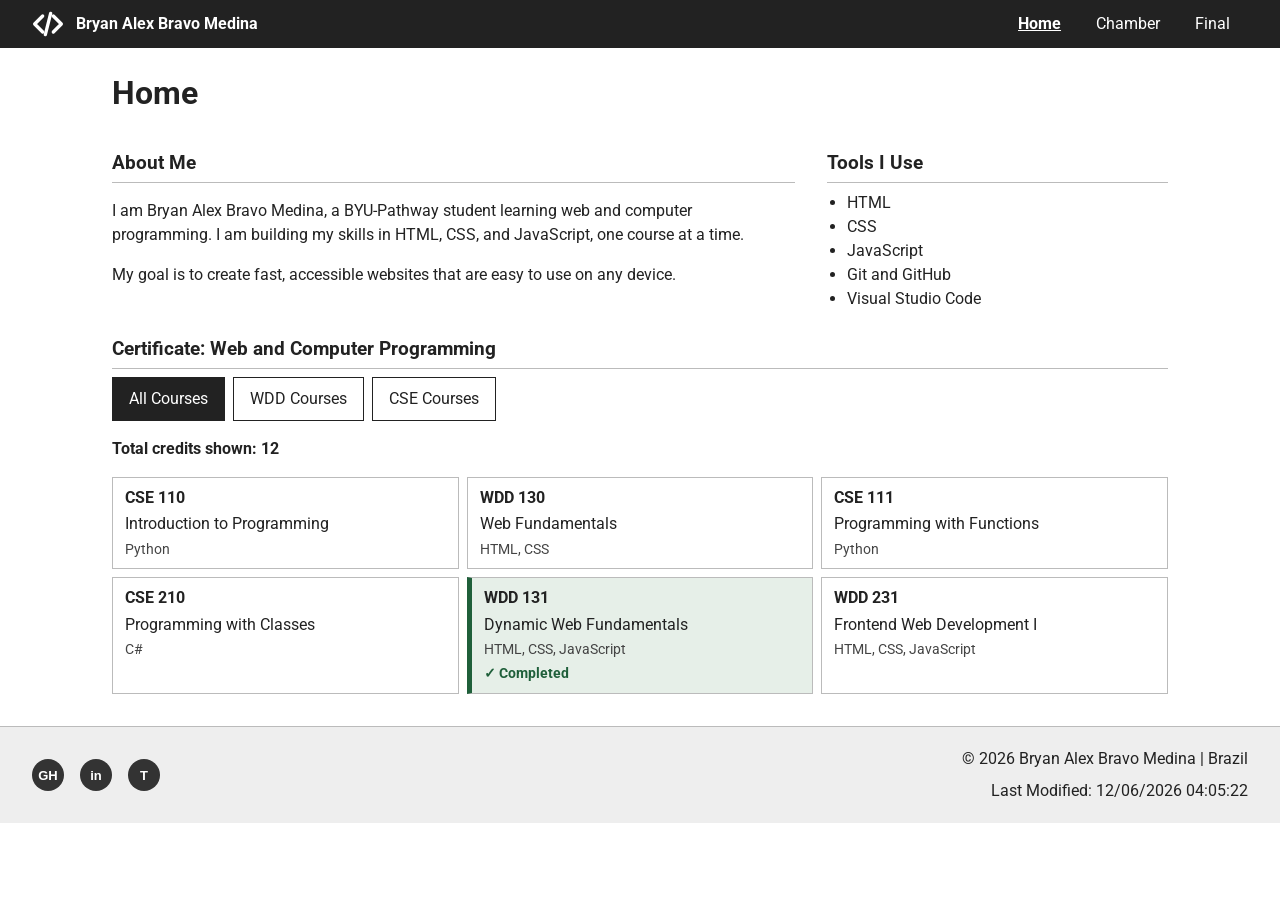
==== index.html @ 1bb01e8f "Firs commit" ====
<!DOCTYPE html>
<html lang="en">

<head>
  <meta charset="UTF-8">
  <meta name="viewport" content="width=device-width, initial-scale=1">
  <title>Bryan Alex Bravo Medina | WDD 231 Home</title>
  <meta name="description"
    content="Course home page for WDD 231 Web Frontend Development by Bryan Alex Bravo Medina, with certificate course progress.">
  <meta name="author" content="Bryan Alex Bravo Medina">
  <link rel="preconnect" href="https://fonts.googleapis.com">
  <link rel="preconnect" href="https://fonts.gstatic.com" crossorigin>
  <link href="https://fonts.googleapis.com/css2?family=Roboto:wght@400;700&display=swap" rel="stylesheet">
  <link rel="icon" href="images/logo.svg" type="image/svg+xml">
  <link rel="stylesheet" href="styles/normalize.css">
  <link rel="stylesheet" href="styles/small.css">
  <link rel="stylesheet" href="styles/larger.css">
  <script src="scripts/navigation.js" defer></script>
  <script src="scripts/date.js" defer></script>
  <script src="scripts/course.js" defer></script>
</head>

<body>
  <header>
    <img src="images/logo.svg" alt="Site logo" width="24" height="24">
    <span>Bryan Alex Bravo Medina</span>
    <button id="nav-button" class="hamburger" aria-label="Toggle navigation" aria-expanded="false"
      aria-controls="nav-bar"></button>
  </header>

  <nav id="nav-bar" class="navigation" aria-label="Main">
    <ul>
      <li class="current"><a href="index.html" aria-current="page">Home</a></li>
      <li><a href="chamber/index.html">Chamber</a></li>
      <li><a href="final/index.html">Final</a></li>
    </ul>
  </nav>

  <main>
    <h1>Home</h1>

    <section class="about" aria-labelledby="about-title">
      <h2 id="about-title">About Me</h2>
      <p>I am Bryan Alex Bravo Medina, a BYU-Pathway student learning web and computer programming. I am building my
        skills in HTML, CSS, and JavaScript, one course at a time.</p>
      <p>My goal is to create fast, accessible websites that are easy to use on any device.</p>
    </section>

    <section class="skills" aria-labelledby="skills-title">
      <h2 id="skills-title">Tools I Use</h2>
      <ul>
        <li>HTML</li>
        <li>CSS</li>
        <li>JavaScript</li>
        <li>Git and GitHub</li>
        <li>Visual Studio Code</li>
      </ul>
    </section>

    <section class="certificate" aria-labelledby="cert-title">
      <h2 id="cert-title">Certificate: Web and Computer Programming</h2>
      <div class="filters" role="group" aria-label="Filter courses">
        <button type="button" data-filter="all" aria-pressed="true">All Courses</button>
        <button type="button" data-filter="WDD" aria-pressed="false">WDD Courses</button>
        <button type="button" data-filter="CSE" aria-pressed="false">CSE Courses</button>
      </div>
      <p id="credits" aria-live="polite"></p>
      <div id="course-list" class="course-list"></div>
    </section>
  </main>

  <footer>
    <div class="social">
      <a href="https://github.com/akherox" target="_blank" rel="noopener"><img src="images/github.svg"
          alt="GitHub profile" width="32" height="32"></a>
      <a href="https://www.linkedin.com/in/alex-bravo-008-mk" target="_blank" rel="noopener"><img
          src="images/linkedin.svg" alt="LinkedIn profile" width="32" height="32"></a>
      <a href="https://teams.microsoft.com/" target="_blank" rel="noopener"><img src="images/teams.svg"
          alt="Microsoft Teams" width="32" height="32"></a>
    </div>
    <p id="copyright"></p>
    <p>Last Modified: <span id="lastModified"></span></p>
  </footer>
</body>

</html>
---- styles/small.css ----
:root {
  --text: #222;
  --bg: #fff;
  --line: #bbb;
  --accent: #1f5f3a;
}

*,
*::before,
*::after {
  box-sizing: border-box;
}

img {
  max-width: 100%;
  height: auto;
  display: block;
}

body {
  font-family: "Roboto", Arial, sans-serif;
  background: var(--bg);
  color: var(--text);
  line-height: 1.5;
}

/* Header */
header {
  display: grid;
  grid-template-columns: 24px 1fr 44px;
  align-items: center;
  column-gap: 0.75rem;
  padding: 0.5rem 1rem;
  background: #222;
  color: #fff;
  font-weight: 700;
}

.hamburger {
  width: 44px;
  height: 44px;
  background: transparent;
  border: 0;
  color: #fff;
  font-size: 1.75rem;
  cursor: pointer;
}

.hamburger::before {
  content: "\2630";
}

.hamburger.show::before {
  content: "\00D7";
}

/* Navigation */
.navigation {
  display: none;
  background: #333;
}

.navigation.show {
  display: block;
}

.navigation ul {
  list-style: none;
  margin: 0;
  padding: 0;
}

.navigation a {
  display: block;
  min-height: 44px;
  padding: 0.65rem 1rem;
  color: #fff;
  text-decoration: none;
}

.navigation a:hover {
  background: #555;
}

.navigation .current a {
  font-weight: 700;
  text-decoration: underline;
}

a:focus-visible,
button:focus-visible {
  outline: 3px solid #1f5f3a;
  outline-offset: 2px;
}

header a:focus-visible,
nav a:focus-visible,
footer a:focus-visible,
.hamburger:focus-visible {
  outline-color: #fff;
}

/* Main */
main {
  padding: 0 1rem 1.5rem;
}

h1 {
  margin-bottom: 0.5rem;
}

h2 {
  font-size: 1.2rem;
  margin: 1.5rem 0 0.5rem;
  padding-bottom: 0.25rem;
  border-bottom: 1px solid var(--line);
}

.skills ul {
  margin: 0;
  padding-left: 1.25rem;
}

/* Course filters */
.filters {
  display: flex;
  flex-wrap: wrap;
  gap: 0.5rem;
}

.filters button {
  min-height: 44px;
  padding: 0.5rem 1rem;
  border: 1px solid #222;
  background: #fff;
  color: #222;
  cursor: pointer;
}

.filters button:hover {
  background: #eee;
}

.filters button[aria-pressed="true"] {
  background: #222;
  color: #fff;
}

#credits {
  font-weight: 700;
}

.course-list {
  display: grid;
  gap: 0.5rem;
}

.course-card {
  border: 1px solid var(--line);
  padding: 0.5rem 0.75rem;
}

.course-card.completed {
  background: #e6efe8;
  border-left: 5px solid var(--accent);
}

.course-card h3 {
  margin: 0;
  font-size: 1rem;
}

.course-card p {
  margin: 0.15rem 0 0;
}

.course-card .tech {
  font-size: 0.9rem;
  color: #444;
}

.course-card .status {
  font-size: 0.9rem;
  font-weight: 700;
  color: var(--accent);
}

/* Footer */
footer {
  background: #eee;
  border-top: 1px solid var(--line);
  padding: 1rem;
  text-align: center;
}

footer p {
  margin: 0.25rem 0;
}

.social {
  display: flex;
  justify-content: center;
  column-gap: 1rem;
  margin-bottom: 0.5rem;
}

.social a {
  display: block;
}
---- styles/larger.css ----
@media (min-width: 48rem) {
  header {
    position: relative;
    grid-template-columns: 32px 1fr auto;
    padding: 0.5rem 2rem;
  }

  header img {
    width: 32px;
    height: 32px;
  }

  .hamburger {
    display: none;
  }

  .navigation {
    display: block;
    background: transparent;
    position: absolute;
    top: 0;
    right: 2rem;
  }

  .navigation ul {
    display: flex;
  }

  .navigation a {
    padding: 0.75rem 1.1rem;
  }

  main {
    display: grid;
    grid-template-columns: 2fr 1fr;
    column-gap: 2rem;
    padding: 0 2rem 2rem;
    max-width: 70rem;
    margin: 0 auto;
    align-items: start;
  }

  main h1 {
    grid-column: 1 / -1;
  }

  .certificate {
    grid-column: 1 / -1;
  }

  .course-list {
    grid-template-columns: repeat(3, 1fr);
  }

  footer {
    display: grid;
    grid-template-columns: 1fr auto;
    align-items: center;
    padding: 1rem 2rem;
  }

  footer .social {
    margin: 0;
    grid-column: 1;
    grid-row: 1 / 3;
    justify-content: flex-start;
  }

  footer p {
    grid-column: 2;
    text-align: right;
  }
}
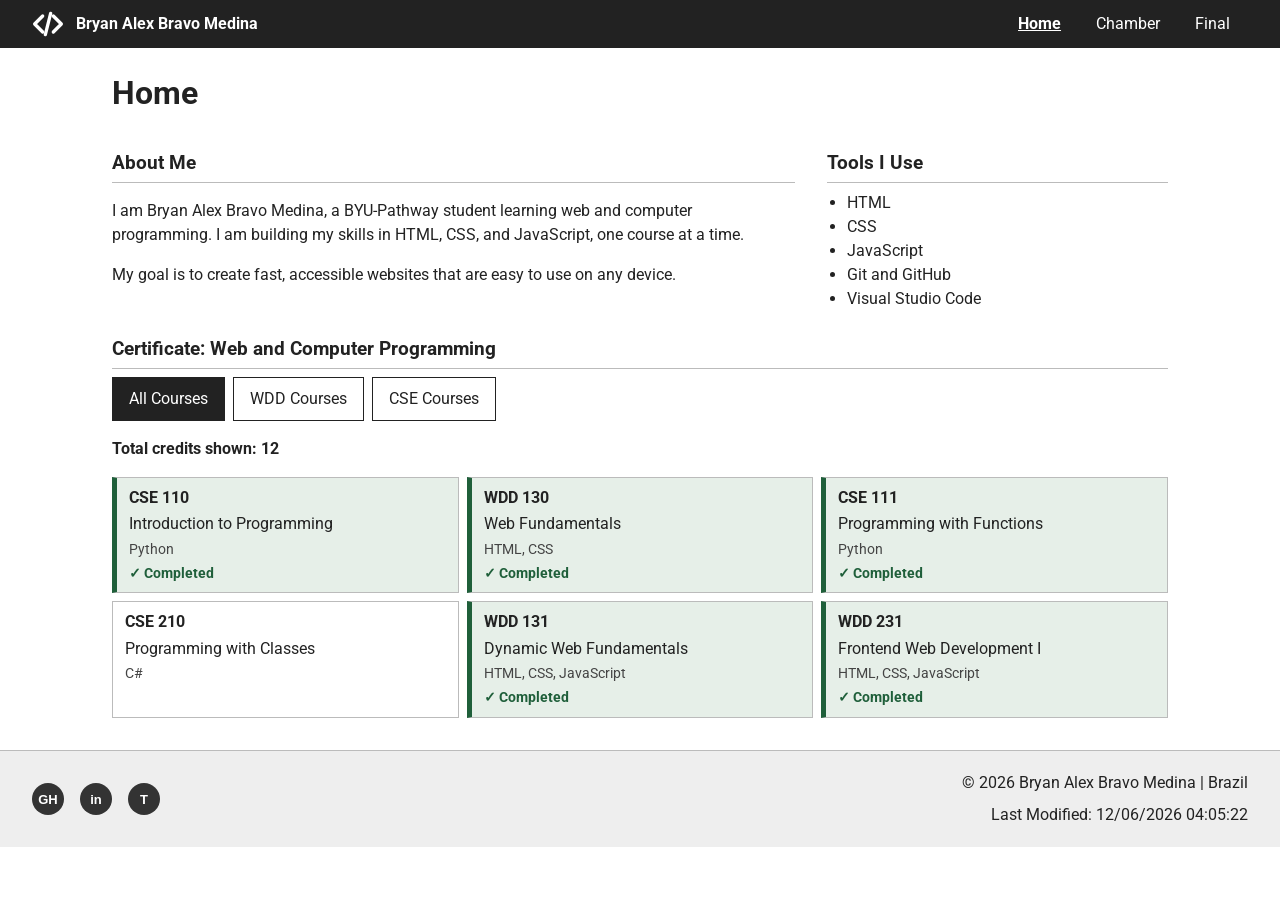
==== commit 85f59474: "Second commit" ====
--- a/index.html
+++ b/index.html
@@ -71,7 +71,7 @@
 
   <footer>
     <div class="social">
-      <a href="https://github.com/akherox" target="_blank" rel="noopener"><img src="images/github.svg"
+      <a href="https://github.com/akherox/wdd231" target="_blank" rel="noopener"><img src="images/github.svg"
           alt="GitHub profile" width="32" height="32"></a>
       <a href="https://www.linkedin.com/in/alex-bravo-008-mk" target="_blank" rel="noopener"><img
           src="images/linkedin.svg" alt="LinkedIn profile" width="32" height="32"></a>
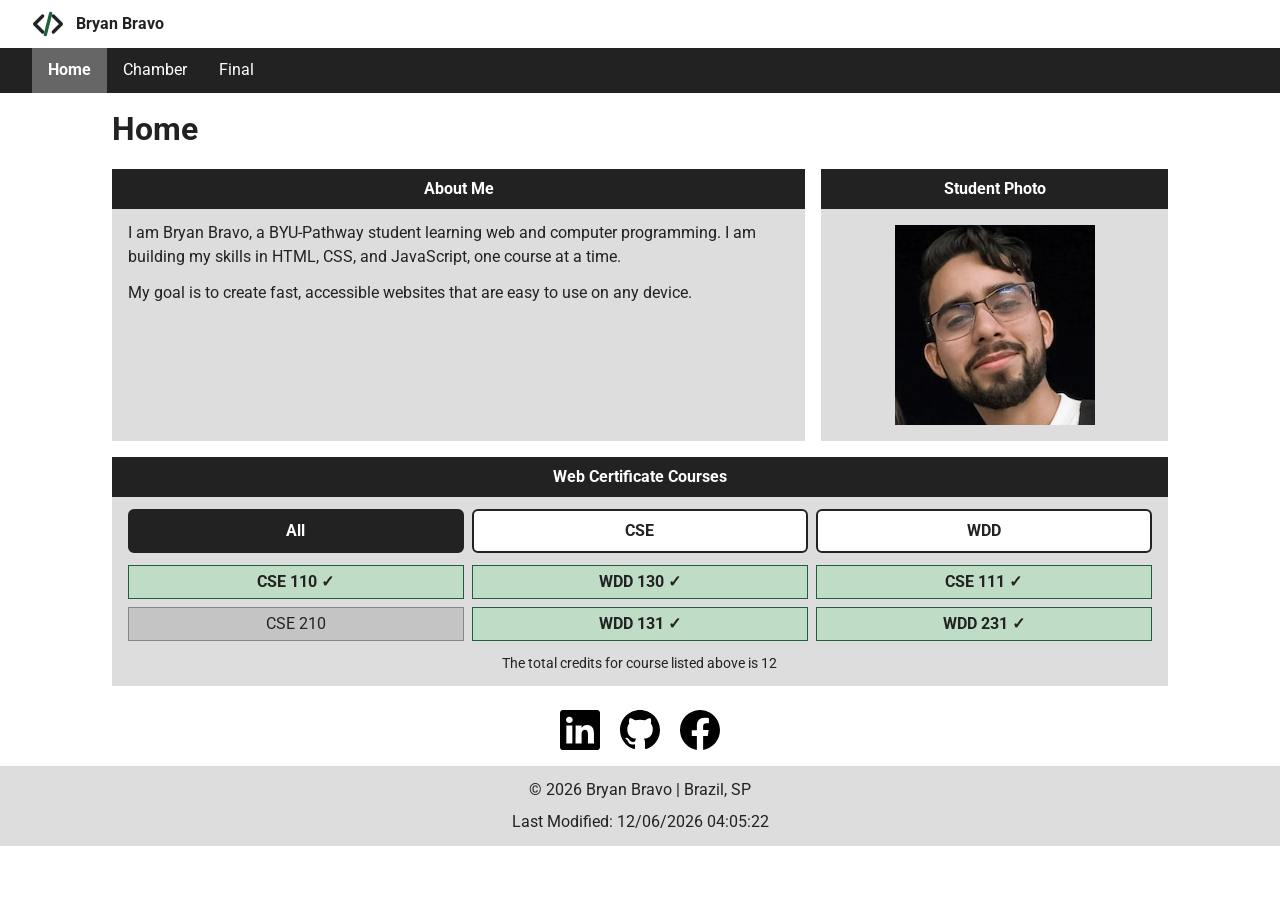
==== commit 9f804d63: "3rd commit" ====
--- a/index.html
+++ b/index.html
@@ -4,10 +4,10 @@
 <head>
   <meta charset="UTF-8">
   <meta name="viewport" content="width=device-width, initial-scale=1">
-  <title>Bryan Alex Bravo Medina | WDD 231 Home</title>
+  <title>Bryan Bravo | WDD 231 Home</title>
   <meta name="description"
-    content="Course home page for WDD 231 Web Frontend Development by Bryan Alex Bravo Medina, with certificate course progress.">
-  <meta name="author" content="Bryan Alex Bravo Medina">
+    content="Course home page for WDD 231 Web Frontend Development by Bryan Bravo, with certificate course progress.">
+  <meta name="author" content="Bryan Bravo">
   <link rel="preconnect" href="https://fonts.googleapis.com">
   <link rel="preconnect" href="https://fonts.gstatic.com" crossorigin>
   <link href="https://fonts.googleapis.com/css2?family=Roboto:wght@400;700&display=swap" rel="stylesheet">
@@ -23,7 +23,7 @@
 <body>
   <header>
     <img src="images/logo.svg" alt="Site logo" width="24" height="24">
-    <span>Bryan Alex Bravo Medina</span>
+    <span>Bryan Bravo</span>
     <button id="nav-button" class="hamburger" aria-label="Toggle navigation" aria-expanded="false"
       aria-controls="nav-bar"></button>
   </header>
@@ -41,42 +41,36 @@
 
     <section class="about" aria-labelledby="about-title">
       <h2 id="about-title">About Me</h2>
-      <p>I am Bryan Alex Bravo Medina, a BYU-Pathway student learning web and computer programming. I am building my
+      <p>I am Bryan Bravo, a BYU-Pathway student learning web and computer programming. I am building my
         skills in HTML, CSS, and JavaScript, one course at a time.</p>
       <p>My goal is to create fast, accessible websites that are easy to use on any device.</p>
     </section>
 
-    <section class="skills" aria-labelledby="skills-title">
-      <h2 id="skills-title">Tools I Use</h2>
-      <ul>
-        <li>HTML</li>
-        <li>CSS</li>
-        <li>JavaScript</li>
-        <li>Git and GitHub</li>
-        <li>Visual Studio Code</li>
-      </ul>
+    <section class="photo" aria-labelledby="photo-title">
+      <h2 id="photo-title">Student Photo</h2>
+      <img src="images/profile.webp" alt="Portrait of Bryan Alex Bravo Medina" width="200" height="200">
     </section>
 
     <section class="certificate" aria-labelledby="cert-title">
-      <h2 id="cert-title">Certificate: Web and Computer Programming</h2>
+      <h2 id="cert-title">Web Certificate Courses</h2>
       <div class="filters" role="group" aria-label="Filter courses">
-        <button type="button" data-filter="all" aria-pressed="true">All Courses</button>
-        <button type="button" data-filter="WDD" aria-pressed="false">WDD Courses</button>
-        <button type="button" data-filter="CSE" aria-pressed="false">CSE Courses</button>
+        <button type="button" data-filter="all" aria-pressed="true">All</button>
+        <button type="button" data-filter="CSE" aria-pressed="false">CSE</button>
+        <button type="button" data-filter="WDD" aria-pressed="false">WDD</button>
       </div>
+      <div id="course-list" class="course-list"></div>
       <p id="credits" aria-live="polite"></p>
-      <div id="course-list" class="course-list"></div>
     </section>
   </main>
 
   <footer>
     <div class="social">
+      <a href="https://www.linkedin.com/in/alex-bravo-008-mk" target="_blank" rel="noopener"><img
+          src="images/linkedin.svg" alt="LinkedIn profile" width="40" height="40"></a>
       <a href="https://github.com/akherox/wdd231" target="_blank" rel="noopener"><img src="images/github.svg"
-          alt="GitHub profile" width="32" height="32"></a>
-      <a href="https://www.linkedin.com/in/alex-bravo-008-mk" target="_blank" rel="noopener"><img
-          src="images/linkedin.svg" alt="LinkedIn profile" width="32" height="32"></a>
-      <a href="https://teams.microsoft.com/" target="_blank" rel="noopener"><img src="images/teams.svg"
-          alt="Microsoft Teams" width="32" height="32"></a>
+          alt="GitHub profile" width="40" height="40"></a>
+      <a href="https://www.facebook.com/AlexBravo008" target="_blank" rel="noopener"><img src="images/facebook.svg" alt="Facebook profile" width="40"
+          height="40"></a>
     </div>
     <p id="copyright"></p>
     <p>Last Modified: <span id="lastModified"></span></p>
--- a/styles/small.css
+++ b/styles/small.css
@@ -1,7 +1,8 @@
 :root {
   --text: #222;
-  --bg: #fff;
-  --line: #bbb;
+  --dark: #222;
+  --panel: #ddd;
+  --line: #888;
   --accent: #1f5f3a;
 }
 
@@ -19,9 +20,18 @@
 
 body {
   font-family: "Roboto", Arial, sans-serif;
-  background: var(--bg);
+  background: #fff;
   color: var(--text);
   line-height: 1.5;
+}
+
+.visually-hidden {
+  position: absolute;
+  width: 1px;
+  height: 1px;
+  overflow: hidden;
+  clip-path: inset(50%);
+  white-space: nowrap;
 }
 
 /* Header */
@@ -31,17 +41,15 @@
   align-items: center;
   column-gap: 0.75rem;
   padding: 0.5rem 1rem;
-  background: #222;
-  color: #fff;
   font-weight: 700;
 }
 
 .hamburger {
   width: 44px;
   height: 44px;
-  background: transparent;
-  border: 0;
-  color: #fff;
+  background: #ddd;
+  border: 1px solid var(--line);
+  color: var(--text);
   font-size: 1.75rem;
   cursor: pointer;
 }
@@ -57,7 +65,7 @@
 /* Navigation */
 .navigation {
   display: none;
-  background: #333;
+  background: var(--dark);
 }
 
 .navigation.show {
@@ -79,61 +87,76 @@
 }
 
 .navigation a:hover {
-  background: #555;
+  background: #444;
 }
 
 .navigation .current a {
-  font-weight: 700;
-  text-decoration: underline;
+  background: #666;
+  font-weight: 700;
 }
 
 a:focus-visible,
 button:focus-visible {
-  outline: 3px solid #1f5f3a;
+  outline: 3px solid var(--accent);
   outline-offset: 2px;
 }
 
-header a:focus-visible,
-nav a:focus-visible,
-footer a:focus-visible,
-.hamburger:focus-visible {
+.navigation a:focus-visible {
   outline-color: #fff;
+  outline-offset: -3px;
 }
 
 /* Main */
 main {
-  padding: 0 1rem 1.5rem;
+  padding: 0 1rem 1rem;
 }
 
 h1 {
-  margin-bottom: 0.5rem;
-}
-
-h2 {
-  font-size: 1.2rem;
-  margin: 1.5rem 0 0.5rem;
-  padding-bottom: 0.25rem;
-  border-bottom: 1px solid var(--line);
-}
-
-.skills ul {
-  margin: 0;
-  padding-left: 1.25rem;
+  margin: 0.75rem 0;
+}
+
+section {
+  background: var(--panel);
+  margin-bottom: 1rem;
+}
+
+section h2 {
+  margin: 0;
+  padding: 0.5rem;
+  background: var(--dark);
+  color: #fff;
+  font-size: 1rem;
+  text-align: center;
+}
+
+.about p {
+  margin: 0;
+  padding: 0.75rem 1rem 0;
+}
+
+.about p:last-child {
+  padding-bottom: 0.75rem;
+}
+
+.photo img {
+  margin: 1rem auto;
 }
 
 /* Course filters */
 .filters {
-  display: flex;
-  flex-wrap: wrap;
+  display: grid;
+  grid-template-columns: repeat(3, 1fr);
   gap: 0.5rem;
+  padding: 0.75rem 1rem;
 }
 
 .filters button {
   min-height: 44px;
-  padding: 0.5rem 1rem;
-  border: 1px solid #222;
+  border: 2px solid var(--dark);
+  border-radius: 6px;
   background: #fff;
-  color: #222;
+  color: var(--text);
+  font-weight: 700;
   cursor: pointer;
 }
 
@@ -142,68 +165,62 @@
 }
 
 .filters button[aria-pressed="true"] {
-  background: #222;
+  background: var(--dark);
   color: #fff;
-}
-
-#credits {
-  font-weight: 700;
 }
 
 .course-list {
   display: grid;
   gap: 0.5rem;
+  padding: 0 1rem;
 }
 
 .course-card {
+  padding: 0.25rem 0.5rem;
+  text-align: center;
+  background: #c4c4c4;
   border: 1px solid var(--line);
-  padding: 0.5rem 0.75rem;
 }
 
 .course-card.completed {
-  background: #e6efe8;
-  border-left: 5px solid var(--accent);
-}
-
-.course-card h3 {
-  margin: 0;
-  font-size: 1rem;
-}
-
-.course-card p {
-  margin: 0.15rem 0 0;
-}
-
-.course-card .tech {
+  background: #bfdcc6;
+  border-color: var(--accent);
+  font-weight: 700;
+}
+
+#credits {
+  margin: 0;
+  padding: 0.75rem 1rem;
+  text-align: center;
   font-size: 0.9rem;
-  color: #444;
-}
-
-.course-card .status {
-  font-size: 0.9rem;
-  font-weight: 700;
-  color: var(--accent);
 }
 
 /* Footer */
 footer {
-  background: #eee;
-  border-top: 1px solid var(--line);
-  padding: 1rem;
-  text-align: center;
-}
-
-footer p {
-  margin: 0.25rem 0;
+  text-align: center;
 }
 
 .social {
   display: flex;
   justify-content: center;
-  column-gap: 1rem;
-  margin-bottom: 0.5rem;
+  column-gap: 1.25rem;
+  padding: 0.5rem 0 1rem;
 }
 
 .social a {
   display: block;
+}
+
+footer p {
+  margin: 0;
+  padding: 0.25rem 1rem;
+  background: var(--panel);
+}
+
+footer p:first-of-type {
+  padding-top: 0.75rem;
+}
+
+footer p:last-of-type {
+  padding-bottom: 0.75rem;
 }
--- a/styles/larger.css
+++ b/styles/larger.css
@@ -1,7 +1,6 @@
 @media (min-width: 48rem) {
   header {
-    position: relative;
-    grid-template-columns: 32px 1fr auto;
+    grid-template-columns: 32px 1fr;
     padding: 0.5rem 2rem;
   }
 
@@ -16,10 +15,7 @@
 
   .navigation {
     display: block;
-    background: transparent;
-    position: absolute;
-    top: 0;
-    right: 2rem;
+    padding: 0 2rem;
   }
 
   .navigation ul {
@@ -27,21 +23,25 @@
   }
 
   .navigation a {
-    padding: 0.75rem 1.1rem;
+    padding: 0.65rem 1rem;
   }
 
   main {
     display: grid;
     grid-template-columns: 2fr 1fr;
-    column-gap: 2rem;
-    padding: 0 2rem 2rem;
+    gap: 1rem;
+    padding: 0 2rem 1rem;
     max-width: 70rem;
     margin: 0 auto;
-    align-items: start;
   }
 
   main h1 {
     grid-column: 1 / -1;
+    margin: 0.75rem 0 0;
+  }
+
+  section {
+    margin-bottom: 0;
   }
 
   .certificate {
@@ -51,23 +51,4 @@
   .course-list {
     grid-template-columns: repeat(3, 1fr);
   }
-
-  footer {
-    display: grid;
-    grid-template-columns: 1fr auto;
-    align-items: center;
-    padding: 1rem 2rem;
-  }
-
-  footer .social {
-    margin: 0;
-    grid-column: 1;
-    grid-row: 1 / 3;
-    justify-content: flex-start;
-  }
-
-  footer p {
-    grid-column: 2;
-    text-align: right;
-  }
 }
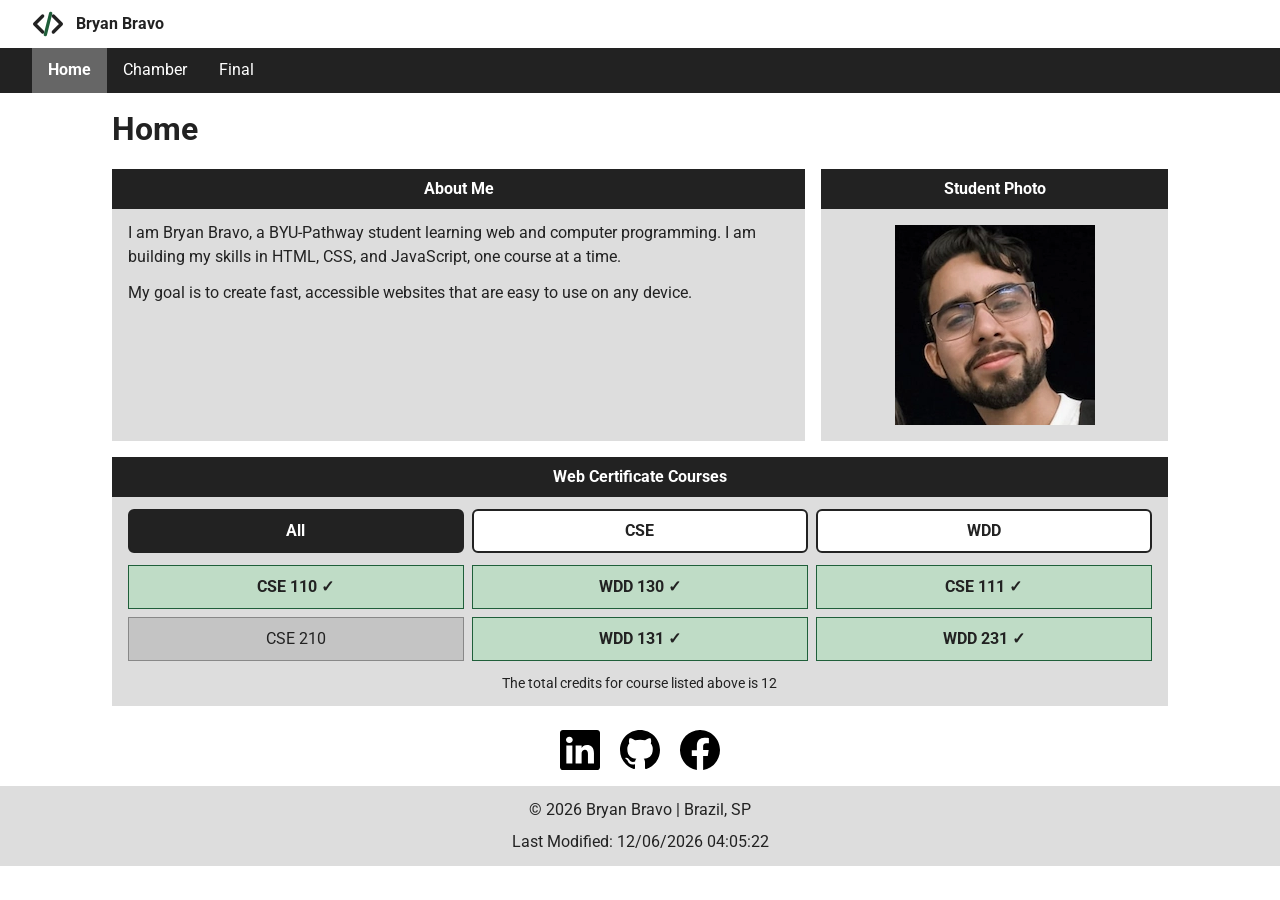
==== commit caacd03c: "W04 Learning Activity: Modals" ====
--- a/index.html
+++ b/index.html
@@ -8,10 +8,15 @@
   <meta name="description"
     content="Course home page for WDD 231 Web Frontend Development by Bryan Bravo, with certificate course progress.">
   <meta name="author" content="Bryan Bravo">
+  <meta property="og:title" content="Bryan Bravo | WDD 231 Home">
+  <meta property="og:description"
+    content="Course home page for WDD 231 Web Frontend Development by Bryan Bravo, with certificate course progress.">
+  <meta property="og:image" content="https://akherox.github.io/wdd231/images/open_graph_logo.jpg">
+  <meta property="og:url" content="https://akherox.github.io/wdd231/">
   <link rel="preconnect" href="https://fonts.googleapis.com">
   <link rel="preconnect" href="https://fonts.gstatic.com" crossorigin>
   <link href="https://fonts.googleapis.com/css2?family=Roboto:wght@400;700&display=swap" rel="stylesheet">
-  <link rel="icon" href="images/logo.svg" type="image/svg+xml">
+  <link rel="icon" href="images/favicon.ico">
   <link rel="stylesheet" href="styles/normalize.css">
   <link rel="stylesheet" href="styles/small.css">
   <link rel="stylesheet" href="styles/larger.css">
@@ -61,6 +66,8 @@
       <div id="course-list" class="course-list"></div>
       <p id="credits" aria-live="polite"></p>
     </section>
+
+    <dialog id="course-details" aria-labelledby="course-title"></dialog>
   </main>
 
   <footer>
--- a/styles/small.css
+++ b/styles/small.css
@@ -176,6 +176,11 @@
 }
 
 .course-card {
+  width: 100%;
+  min-height: 44px;
+  font: inherit;
+  color: var(--text);
+  cursor: pointer;
   padding: 0.25rem 0.5rem;
   text-align: center;
   background: #c4c4c4;
@@ -186,6 +191,53 @@
   background: #bfdcc6;
   border-color: var(--accent);
   font-weight: 700;
+}
+
+/* Course details modal */
+dialog {
+  width: 90%;
+  max-width: 600px;
+  padding: 1rem;
+  background: #fff;
+  color: var(--text);
+  border: 1px solid var(--line);
+  border-radius: 0.25rem;
+  box-shadow: 0 0 3rem #777;
+}
+
+dialog::backdrop {
+  background: rgb(0 0 0 / 50%);
+}
+
+dialog h2 {
+  margin: 0 3rem 0.25rem 0;
+}
+
+dialog h3 {
+  margin: 0 0 0.75rem;
+}
+
+dialog button {
+  position: absolute;
+  top: 0.75rem;
+  right: 0.75rem;
+  min-width: 44px;
+  min-height: 44px;
+  background: #fff;
+  border: 1px solid var(--line);
+  border-radius: 6px;
+  cursor: pointer;
+}
+
+@media (prefers-reduced-motion: no-preference) {
+  dialog[open] {
+    animation: fadeIn 0.3s ease-out;
+  }
+}
+
+@keyframes fadeIn {
+  from { opacity: 0; }
+  to { opacity: 1; }
 }
 
 #credits {
